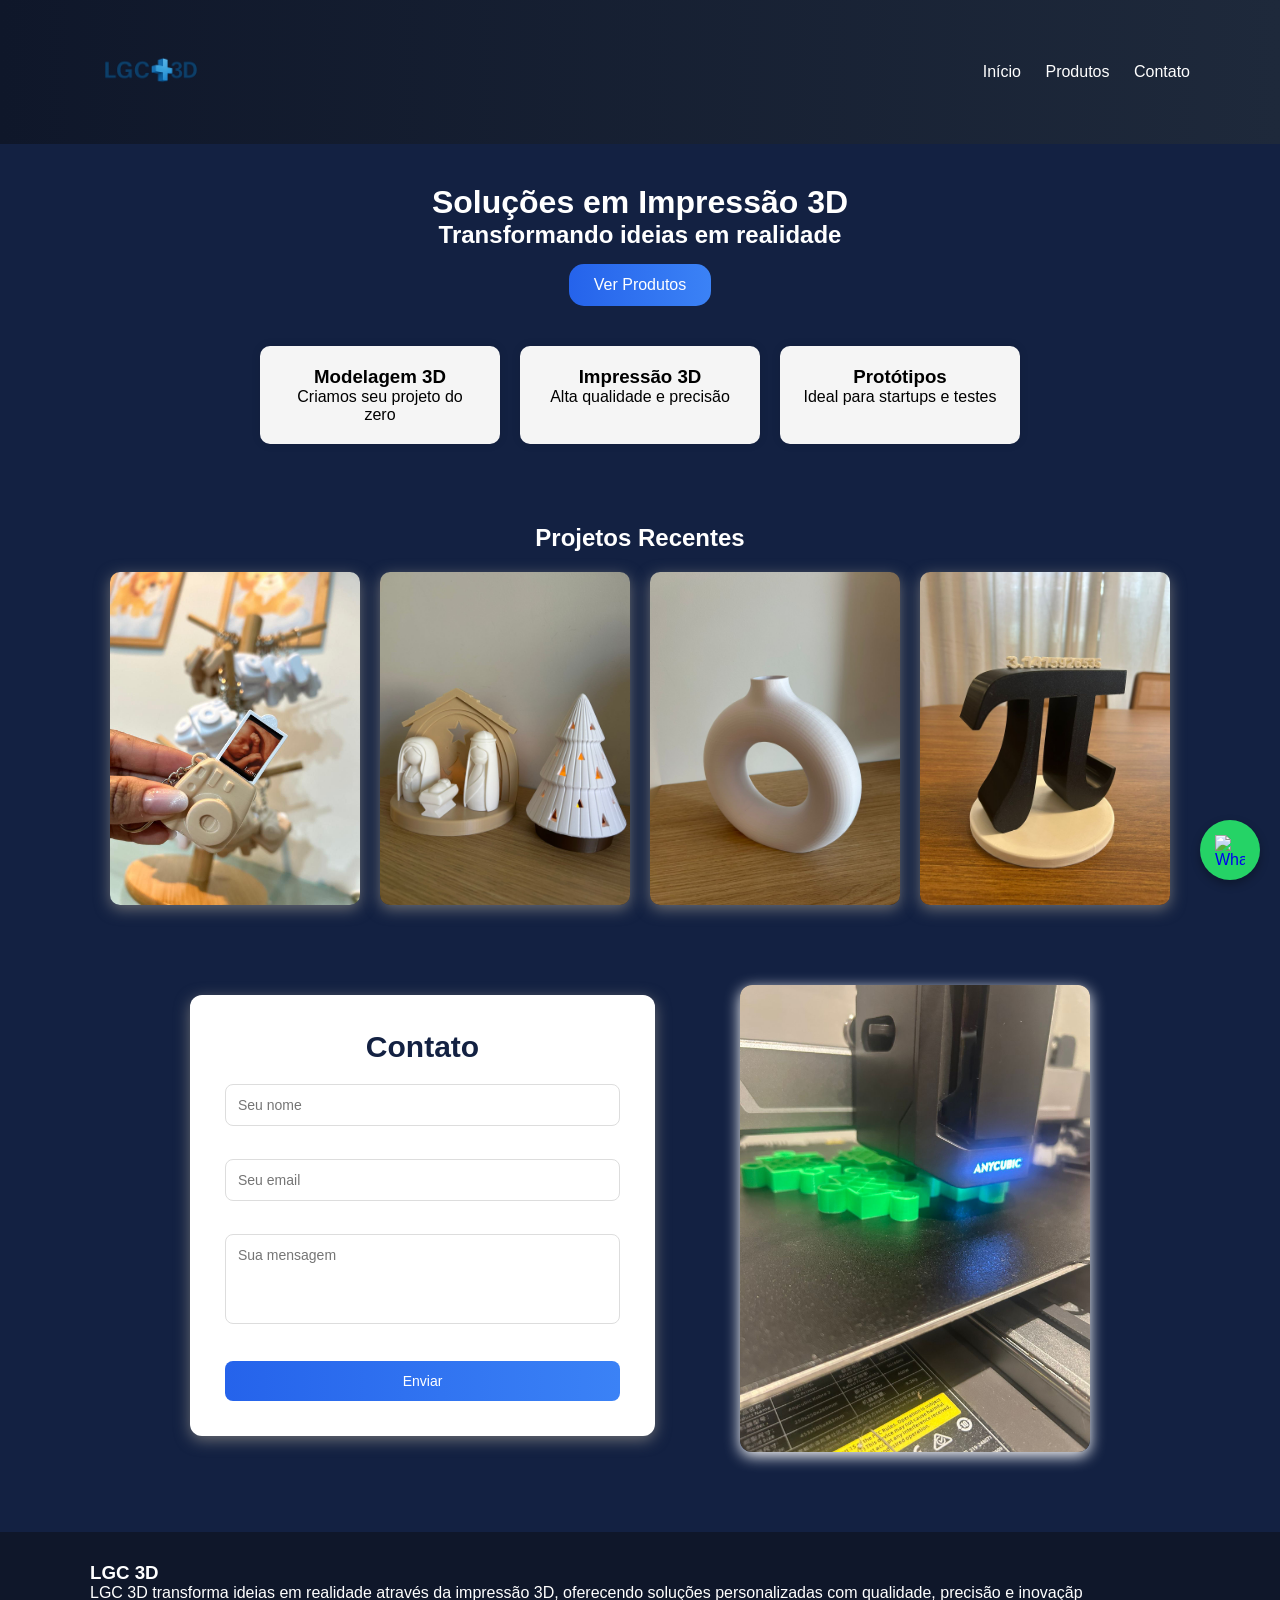
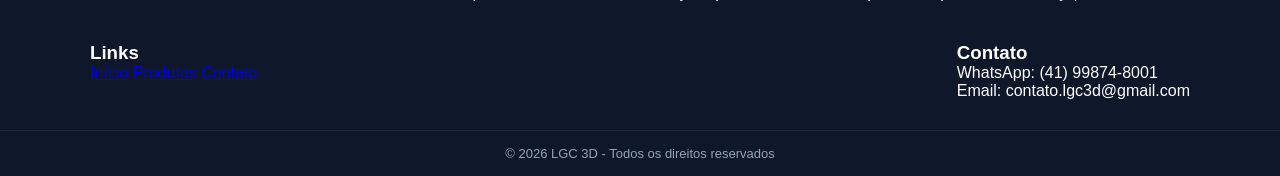
==== index.html @ 2d3842e3 "ajuste: renomeando para index.html" ====
<!DOCTYPE html>
<html lang="pt-br">
<head>
    <meta charset="UTF-8">
    <meta name="viewport" content="width=device-width, initial-scale=1.0">
    <title>LGC3D - SOLUÇÕES EM IMPRESSÃO 3D</title>

    <link rel="stylesheet" href="LGC3D.CSS">
</head>

<body>
    <div id="header">
        <div class="container">
        <div id="logo">
        <img class="img-post" src="logo.png.png" alt="Logo da LGC 3D">
        </div>
        <div id="menu">
            <a href="#">Início</a>
            <a href="#">Produtos</a>
            <a href="#">Contato</a>
        </div>

    </div>
</div>


        <div id="content">

            <div id="posts">
                <h1>Soluções em Impressão 3D</h1>
                <h2>Transformando ideias em realidade</h2>
                <a href="produtos.html" class="btn">Ver Produtos</a>
            </div>
        </div>

        <div id="cards">

            <div class="card">
                <h3>Modelagem 3D</h3>
                <p>Criamos seu projeto do zero</p>
            </div>

            <div class="card">
                <h3>Impressão 3D</h3>
                <p>Alta qualidade e precisão</p>
            </div>

            <div class="card">
                <h3>Protótipos</h3>
                <p>Ideal para startups e testes</p>
            </div>
        </div>

         <div id="portfolio">

                <h2>Projetos Recentes</h2>

                <div class="galeria">

                    <img src="brindes personalizados.jpeg" alt="Brindes personalizados">
                    <img src="presépio.jpeg" alt="presépio">
                    <img src="vaso donuts.jpeg" alt="vaso donuts">
                    <img src="peça decorativa.jpeg" alt="peça decorativa">
                </div>
         </div>

         <!-- CONTEÚDO -->
<div class="contato-container">

 <div id="contato-box">
    <h1>Contato</h1>

    <form id="form-contato">
        <input type="text" placeholder="Seu nome"><br><br>
        <input type="email" placeholder="Seu email"><br><br>
        <textarea placeholder="Sua mensagem"></textarea><br><br>
        <button type="submit">Enviar</button>
    </form>
 </div>

    <div class="contato-img">
        <img src="Anycubic imp..jpeg" alt="Anycubic imp.">
    </div>

 </div>

<script src="LGC3D.js">
    const form = document.getElementById("form-contato");

    form.addEventListener("submit", function(event){
        event.preventDefault();

        const nome = form.querySelector('input[type="text"]').value;
        const email = form.querySelector('input[type="email"]').value;
        const mensagem = form.querySelector('textarea').value;

        if (nome === "" || email === "" || mensagem === ""){
            alert("Preencha todos os campos !");
        } else{
            alert("Mensagem enviada com sucesso!");
            form.reset();
        }
    });
</script>

<script src="https://cdn.jsdelivr.net/npm/emailjs-com@3/dist/email.min.js"></script>

<script>
    (function(){
        emailjs.init("6iJlh4oDWVryb1afL");
    })();
</script>

<a href="https://wa.me/5541998748001" target="_blank" class="whatsapp-btn" rel="noopener noreferrer">
    <img src="https://cdn-icons-png.flaticon.com/512/733/733585.png" alt="WhatsApp imagem">
</a>

</body>

<footer id="footer">

    <div class="container-footer">

        <div class="footer-col">
            <h3>LGC 3D</h3>
            <p>LGC 3D transforma ideias em realidade através da impressão 3D, oferecendo soluções personalizadas com qualidade, precisão e inovaçãp</p>
        </div>

        <div class="footer-col">
            <h3>Links</h3>
            <a href="#">Início</a>
            <a href="#">Produtos</a>
            <a href="#">Contato</a>
        </div>

        <div class="footer-col">
            <h3>Contato</h3>
            <p>WhatsApp: (41) 99874-8001</p>
            <p>Email: contato.lgc3d@gmail.com</p>
        </div>

    </div>

    <div class="footer-copy">
        <p>© 2026 LGC 3D - Todos os direitos reservados</p>
    </div>
    
</footer>

</html>
---- LGC3D.CSS ----
/*
****** LIMPAR FORMATAÇÕES ******
*/
*{
    margin: 0;
    padding: 0;
    font-family: Arial, Helvetica, sans-serif;
}

/*
****** HEADER ******
*/
.img-post{
    width: 120px;
    height: auto;
}

#header{
    background: linear-gradient(to right, #0f172a, #1e293b);
    padding: 10px 0px; /* tira lateral daqui */
    background-color: #132142; /* azul escuro moderno */
}

#menu a{
    margin-left: 20px;
    text-decoration: none;
    color: white;
    font-weight: 500;
    transition: 0.3s;
}

#menu a:hover{
    color: #38bdf8; /* azul claro no hover */
}

#posts{
    text-align: center;
    margin-top: 40px;
    color: #ffffff;
}

#cards{
    display: flex;
    justify-content: center;
    gap: 20px;
    margin-top: 40px;
}

.card{
    background-color: #f5f5f5;
    padding: 20px;
    width: 200px;
    border-radius: 10px;
    box-shadow: 0px 0px 10px rgba(0, 0, 0, 0.1);
    text-align: center;
}

button{
    padding: 10px 20px;
    border: none;
    background-color: blue;
    color: white;
    border-radius: 5px;
    cursor: pointer;
}

button:hover{
    background-color: darkblue;
}

body{
    margin: 0;
    font-family: Arial, Helvetica, sans-serif;
    background-color: #132142;
}

#logo img{
    background: transparent;
}

.container{
    max-width: 1100px;
    padding: 0px;
    margin: 0 auto;
    display: flex;
    justify-content: space-between;
    align-items: center;
}

.btn{
    display: inline-block;
    padding: 12px 25px;
    background: linear-gradient(to right, #2563eb, #3b82f6);
    color: white;
    text-decoration: none;
    border-radius: 15px;
    transition: 0.3s;
    margin-top: 15px;
}

.btn:hover{
    transform: scale(1.05);
}

#portfolio{
    text-align: center;
    margin-top: 80px;
    color: #ffffff;
}

.galeria{
    display: flex;
    justify-content: center;
    gap: 20px;
    margin-top: 20px;
}

.galeria img{
    width: 250px;
    border-radius: 10px;
    transition: 0.3s;
    box-shadow: 0px 4px 15px #6c6e73;
}

.galeria img:hover{
    transform: scale(1.05);
}

#footer{
    background: #0f172a;
    color: white;
    margin-top: 60px;
}

.container-footer{
    max-width: 1100px;
    margin: 0 auto;
    display: flex;
    justify-content: space-between;
    flex-wrap: wrap;
    gap: 40px;
    padding: 30px 15px;
}

.footter-col{
    flex: 1;
    min-width: 200px;
}

.footter-col h3{
    margin-bottom: 15px;
}

.footter-col p,
.footter-col a{
    color: #cbd5f5;
    text-decoration: none;
    display: block;
    margin-bottom: 10px;
    font-size: 14px;
    transition: 0.3s;
    white-space: nowrap;
}

.footter-col p{
    margin: 5px 0;
    white-space: nowrap;
}

.footter-col a:hover{
    color: #38bdf8;
}

.footer-copy{
    text-align: center;
    padding: 15px;
    border-top: 1px solid #1e293b;
    font-size: 13px;
    color: #94a3b8;
}

#contato-box{
    background: white;
    width: 350px;
    max-width: 400px;
    margin: 120px 0 0 220px;
    margin-top: 10px;
    margin-left: 0;
    padding: 35px;
    border-radius: 12px;
    box-shadow: 0px 4px 15px #6c6e73;
    text-align: center;
    flex: 1;
}

#contato-box h1{
    margin-bottom: 20px;
    font-size: 30px;
    color: #132142;
}

#contato-box input,
#contato-box textarea{
    width: 100%;
    padding: 12px;
    margin-bottom: 15px;
    border: 1px solid #ddd;
    border-radius: 8px;
    outline: none;
    font-size: 14px;
    box-sizing: border-box;
}

#contato-box textarea{
    height: 90px;
    resize: none;
}

#contato-box input:focus,
#contato-box textarea:focus{
    border-color: #3b82f6;
}

#contato-box button{
    width: 100%;
    padding: 12px;
    font-size: 14px;
    background: linear-gradient(to right, #2563eb, #3b82f6);
    color: white;
    border: none;
    border-radius: 8px;
    font-size: 14px;
    cursor: pointer;
    transition: 0.3s;
}

#contato-box button:hover{
    transform: scale(1.03);
}

.contato-container{
    display: flex;
    align-items: flex-start;
    justify-content: space-between;
    gap: 40px;
    margin-top: 40px;
    max-width: 900px;
    margin: 80px auto;
    padding: 0 20px;
    opacity: 0;
    transform: translateY(50px);
    transition: 0.6s;
}

.contato-container.show{
    opacity: 1;
    transform: translateY(0);
}

.contato-container img{
    width: 400px;
    height: auto;
    border-radius: 20px;
    box-shadow: 0px 4px 15px #ffffff;
}

.contato-img{
    flex: 1;
    display: flex;
    justify-content: flex-end;
}

.contato-img img{
    width: 350px;
    max-width: 350px;
    border-radius: 12px;
    display: block;
}

.whatsapp-btn{
    position: fixed;
    bottom: 20px;
    right: 20px;
    background-color: #25d366;
    width: 60px;
    height: 60px;
    border-radius: 50%;
    display: flex;
    align-items: center;
    justify-content: center;
    box-shadow: 0px 4px 10px rgba(0, 0, 0, 0.3);
    transition: 0.3s;
    z-index: 999;
}

.whatsapp-btn img{
    width: 30px;
    height: 30px;
}

.whatsapp-btn:hover{
    background-color: #1ebe5d;
    transform: scale(1.1);
}
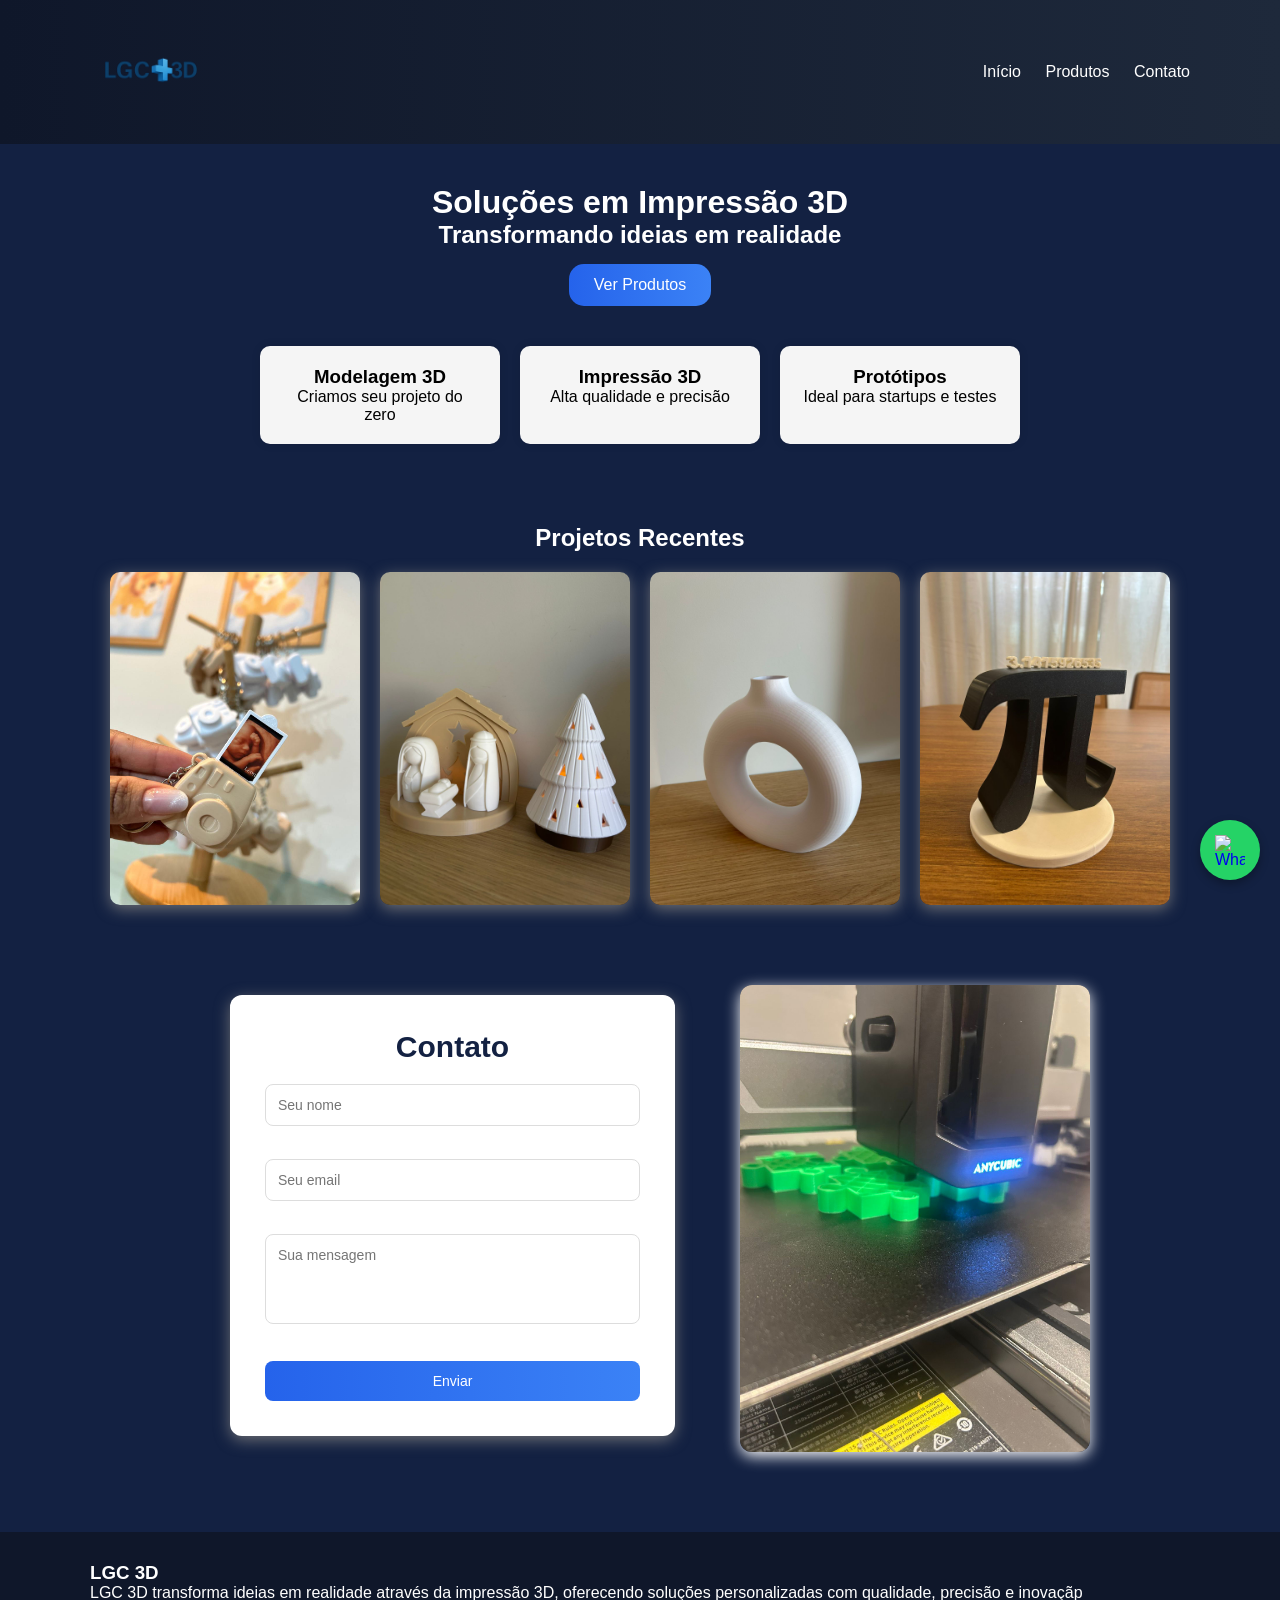
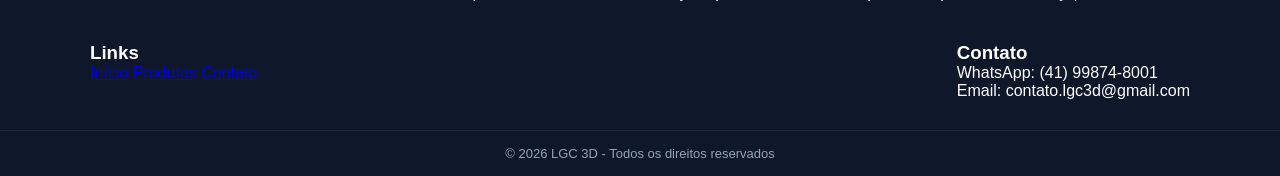
==== commit 88328395: "site responsivo" ====
--- a/index.html
+++ b/index.html
@@ -15,9 +15,9 @@
         <img class="img-post" src="logo.png.png" alt="Logo da LGC 3D">
         </div>
         <div id="menu">
-            <a href="#">Início</a>
-            <a href="#">Produtos</a>
-            <a href="#">Contato</a>
+            <a href="index.html">Início</a>
+            <a href="produtos.html">Produtos</a>
+            <a href="index.html#contato">Contato</a>
         </div>
 
     </div>
@@ -57,16 +57,17 @@
 
                 <div class="galeria">
 
-                    <img src="brindes personalizados.jpeg" alt="Brindes personalizados">
-                    <img src="presépio.jpeg" alt="presépio">
-                    <img src="vaso donuts.jpeg" alt="vaso donuts">
-                    <img src="peça decorativa.jpeg" alt="peça decorativa">
+                    <img src="brindespersonalizados.jpeg" alt="Brindes personalizados">
+                    <img src="presepio.jpeg" alt="presépio">
+                    <img src="vasodonuts.jpeg" alt="vaso donuts">
+                    <img src="pecadecorativa.jpeg" alt="peça decorativa">
                 </div>
          </div>
 
          <!-- CONTEÚDO -->
-<div class="contato-container">
+<div class="contato-container" id="contato">
 
+<section id="contato"></section>
  <div id="contato-box">
     <h1>Contato</h1>
 
@@ -79,7 +80,7 @@
  </div>
 
     <div class="contato-img">
-        <img src="Anycubic imp..jpeg" alt="Anycubic imp.">
+        <img src="Anycubicimp..jpeg" alt="Anycubic imp.">
     </div>
 
  </div>
--- a/LGC3D.CSS
+++ b/LGC3D.CSS
@@ -10,6 +10,11 @@
 /*
 ****** HEADER ******
 */
+
+html{
+    scroll-behavior: smooth;
+}
+
 .img-post{
     width: 120px;
     height: auto;
@@ -238,6 +243,10 @@
     transform: scale(1.03);
 }
 
+#contato{
+    scroll-margin-top: 100px;
+}
+
 .contato-container{
     display: flex;
     align-items: flex-start;
@@ -301,4 +310,96 @@
 .whatsapp-btn:hover{
     background-color: #1ebe5d;
     transform: scale(1.1);
+}
+
+h1{
+    color: white;
+}
+
+.produtos-container{
+  display: flex;
+  justify-content: center;
+  gap: 30px;
+  flex-wrap: wrap;
+  margin: 50px;
+}
+
+.produto-card{
+  background: white;
+  padding: 20px;
+  border-radius: 15px;
+  width: 250px;
+  text-align: center;
+  box-shadow: 0 4px 15px rgba(0,0,0,0.2);
+  transition: 0.3s;
+}
+
+.produto-card:hover{
+  transform: scale(1.05);
+}
+
+.produto-card img{
+  width: 100%;
+  border-radius: 10px;
+}
+
+.btn-comprar{
+  display: inline-block;
+  margin-top: 10px;
+  padding: 10px 15px;
+  background: #25d366;
+  color: white;
+  border-radius: 8px;
+  text-decoration: none;
+}
+
+@media (max-width: 768px){
+
+}
+
+@media (max-width: 768px){
+
+    nav{
+        flex-direction: column;
+        gap: 15px;
+    }
+
+}
+
+@media (max-width: 768px){
+
+    .produtos-container{
+        flex-direction: column;
+        align-items: center;
+    }
+
+}
+
+@media (max-width: 768px){
+
+    .contato-container{
+        flex-direction: column;
+        align-items: center;
+    }
+
+}
+
+@media(max-width: 768px){
+
+    h1{
+        font-size: 32px;
+    }
+
+}
+
+img{
+    max-width: 100%;
+}
+
+@media (max-width: 768px){
+
+    section{
+        padding: 20px;
+    }
+    
 }
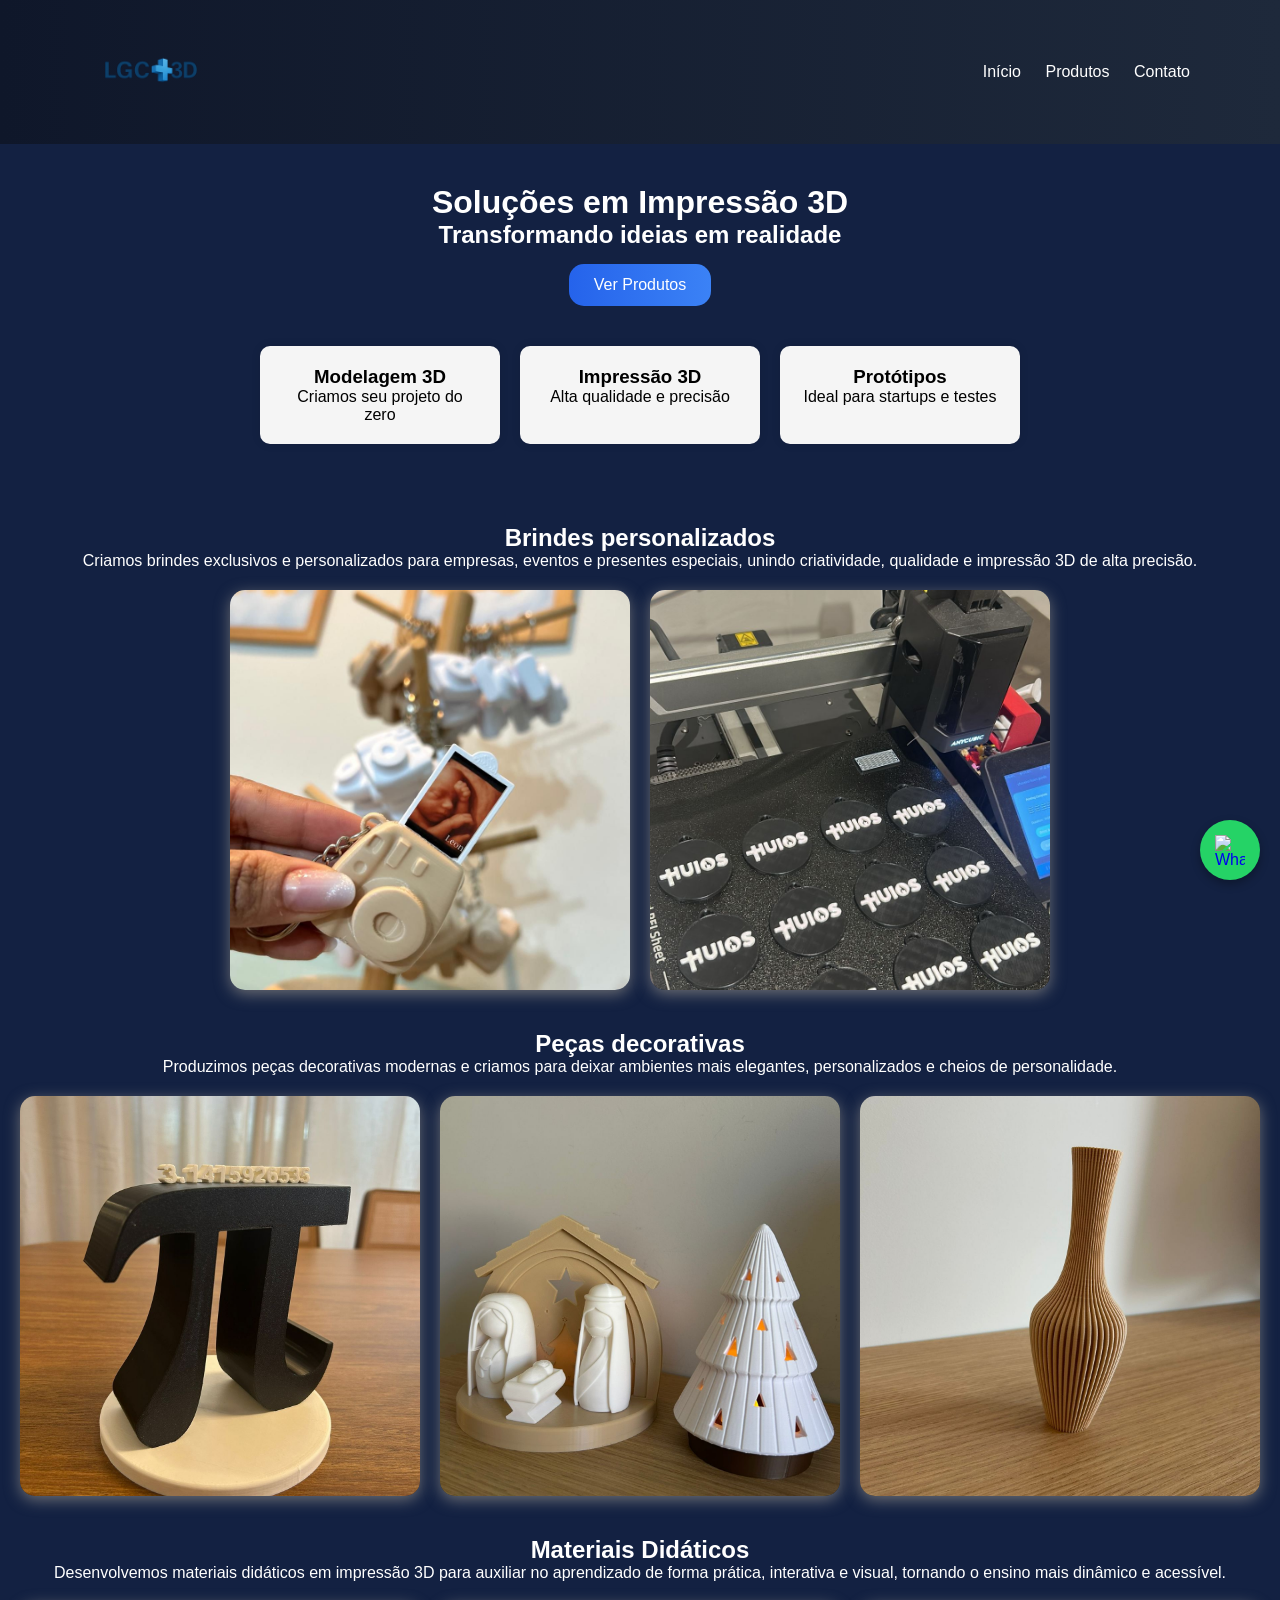
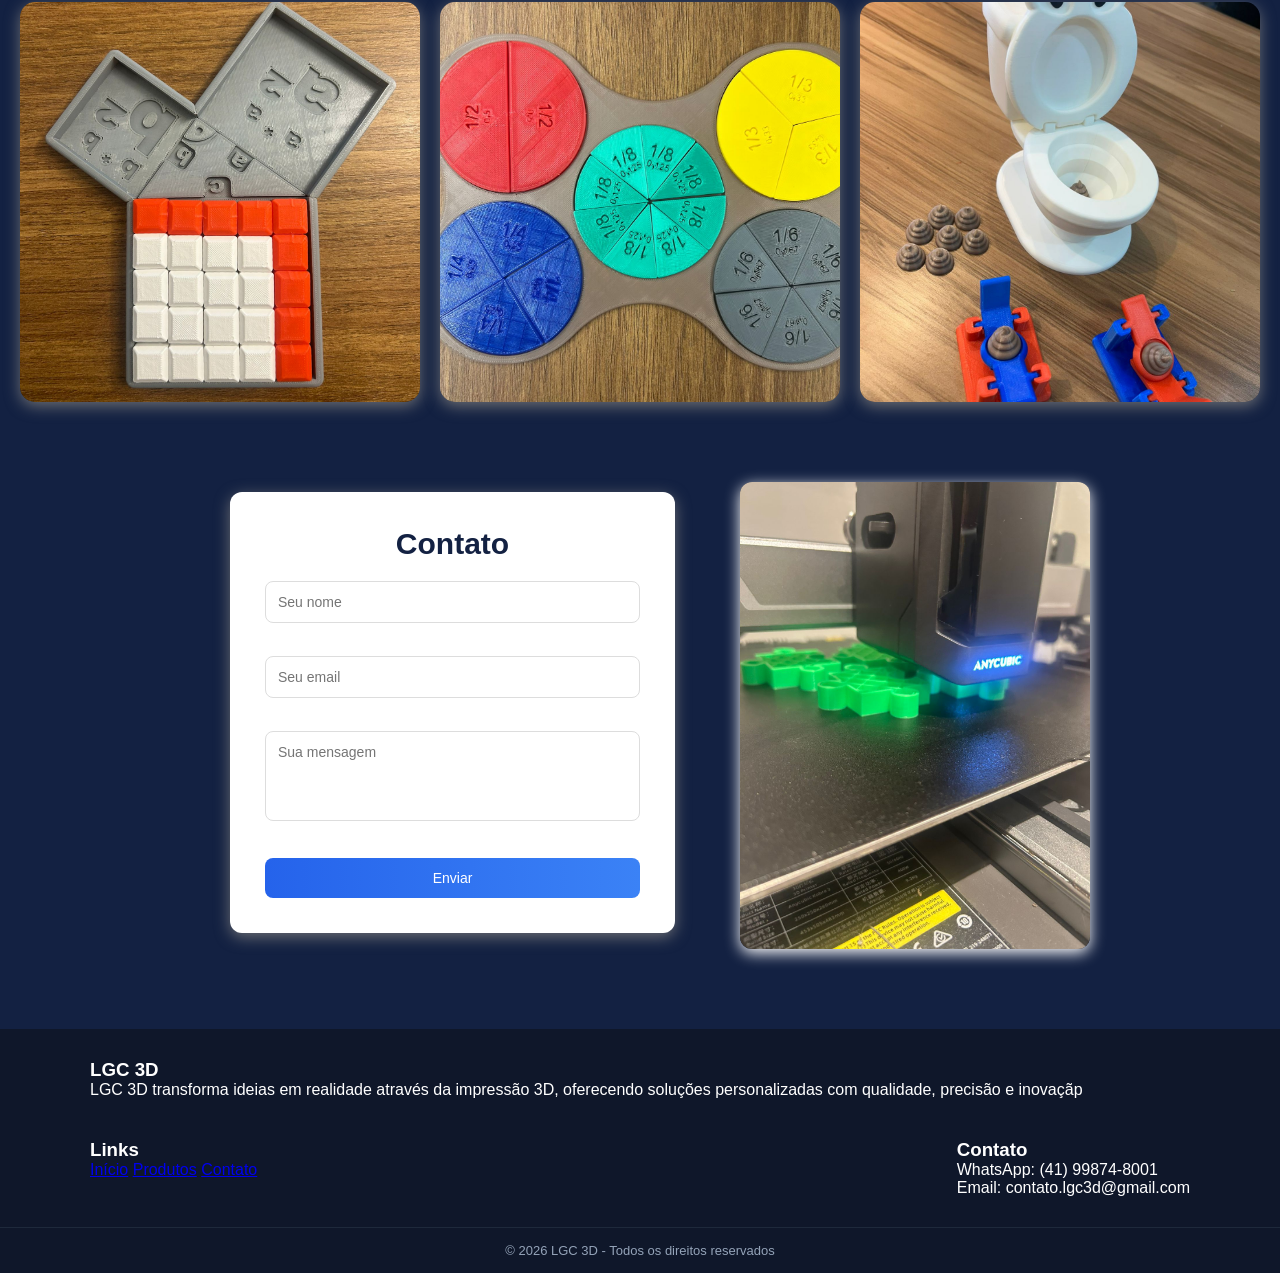
==== commit 65c0c899: "site responsivo" ====
--- a/index.html
+++ b/index.html
@@ -53,15 +53,35 @@
 
          <div id="portfolio">
 
-                <h2>Projetos Recentes</h2>
+                <h2>Brindes personalizados</h2>
+
+            <p>Criamos brindes exclusivos e personalizados para empresas, eventos e presentes especiais, unindo criatividade, qualidade e impressão 3D de alta precisão.</p>
 
                 <div class="galeria">
+                    <img src="brindespersonalizados.jpeg" alt="Brindes personalizados">
+                    <img src="huios.jpeg" alt="Chaveiro Huios">
+                </div>
 
-                    <img src="brindespersonalizados.jpeg" alt="Brindes personalizados">
-                    <img src="presepio.jpeg" alt="presépio">
-                    <img src="vasodonuts.jpeg" alt="vaso donuts">
-                    <img src="pecadecorativa.jpeg" alt="peça decorativa">
+                <h2 class="titulo-decorativo">Peças decorativas</h2>
+
+                <p>Produzimos peças decorativas modernas e criamos para deixar ambientes mais elegantes, personalizados e cheios de personalidade.</p>
+
+                <div class="galeria">
+                    <img src="pecadecorativa.jpeg" alt="Peça decorativa">
+                    <img src="presepio.jpeg" alt="Presépio">
+                    <img src="vaso.jpeg" alt="Vaso estriado">
                 </div>
+
+                <h2 class="titulo-materiais">Materiais Didáticos</h2>
+
+                <p>Desenvolvemos materiais didáticos em impressão 3D para auxiliar no aprendizado de forma prática, interativa e visual, tornando o ensino mais dinâmico e acessível.</p>
+
+                <div class="galeria">
+                    <img src="pitagoras.jpeg" alt="Teorema de Pitágoras">
+                    <img src="fracao.jpeg" alt="Fração">
+                    <img src="vasococo.jpeg" alt="Vaso arremesso de coco">
+                </div>
+
          </div>
 
          <!-- CONTEÚDO -->
--- a/LGC3D.CSS
+++ b/LGC3D.CSS
@@ -49,12 +49,14 @@
     justify-content: center;
     gap: 20px;
     margin-top: 40px;
+    flex-wrap: wrap;
 }
 
 .card{
     background-color: #f5f5f5;
     padding: 20px;
-    width: 200px;
+    width: 90%;
+    max-width: 200px;
     border-radius: 10px;
     box-shadow: 0px 0px 10px rgba(0, 0, 0, 0.1);
     text-align: center;
@@ -113,16 +115,27 @@
     color: #ffffff;
 }
 
+.titulo-decorativo{
+    margin-top: 40px;
+}
+
+.titulo-materiais{
+    margin-top: 40px;
+}
+
 .galeria{
     display: flex;
     justify-content: center;
     gap: 20px;
+    flex-wrap: wrap;
     margin-top: 20px;
 }
 
 .galeria img{
-    width: 250px;
-    border-radius: 10px;
+    width: 400px;
+    height: 400px;
+    object-fit: cover;
+    border-radius: 15px;
     transition: 0.3s;
     box-shadow: 0px 4px 15px #6c6e73;
 }
@@ -319,7 +332,7 @@
 .produtos-container{
   display: flex;
   justify-content: center;
-  gap: 30px;
+  gap: 20px;
   flex-wrap: wrap;
   margin: 50px;
 }
@@ -329,6 +342,7 @@
   padding: 20px;
   border-radius: 15px;
   width: 250px;
+  max-width: 320px;
   text-align: center;
   box-shadow: 0 4px 15px rgba(0,0,0,0.2);
   transition: 0.3s;
@@ -340,6 +354,8 @@
 
 .produto-card img{
   width: 100%;
+  height: auto;
+  display: block;
   border-radius: 10px;
 }
 
@@ -401,5 +417,13 @@
     section{
         padding: 20px;
     }
-    
+
+}
+
+.produto-card{
+    min-width: 250px;
+}
+
+html, body{
+    overflow-x: hidden;
 }
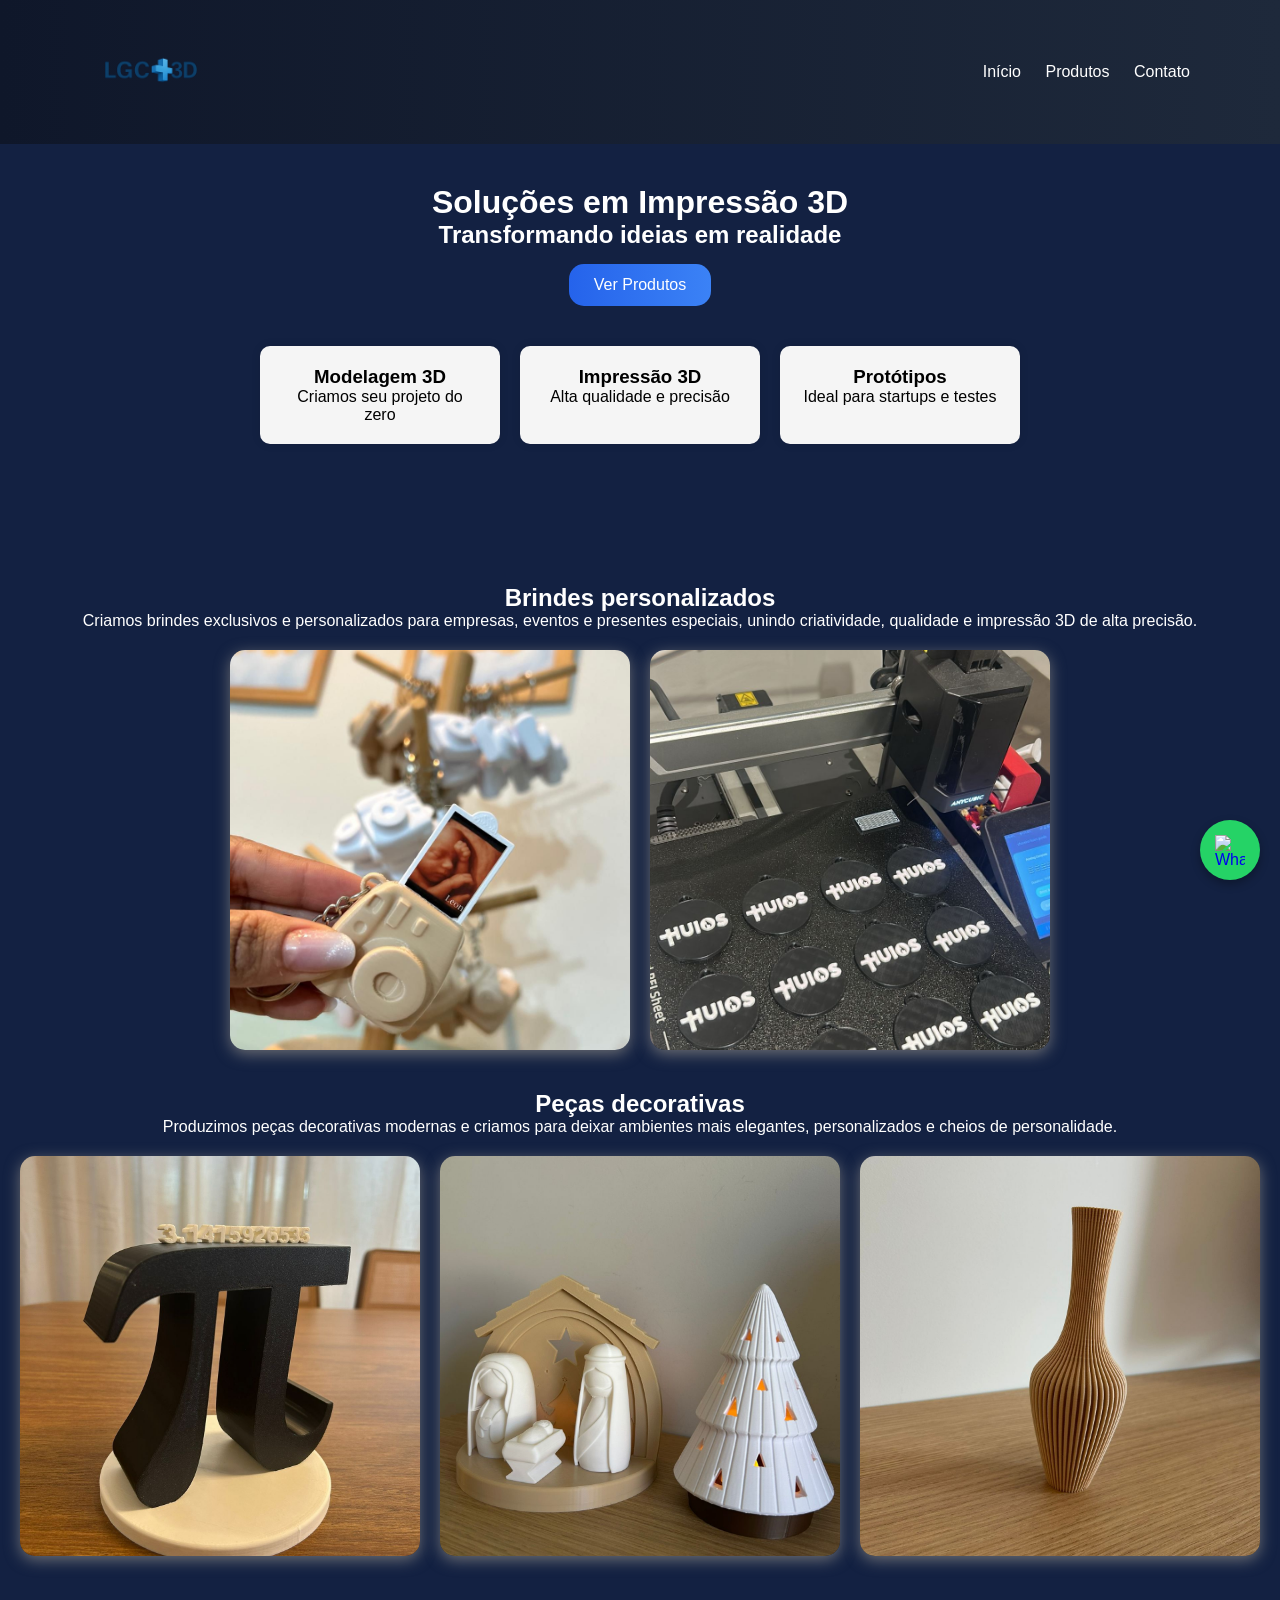
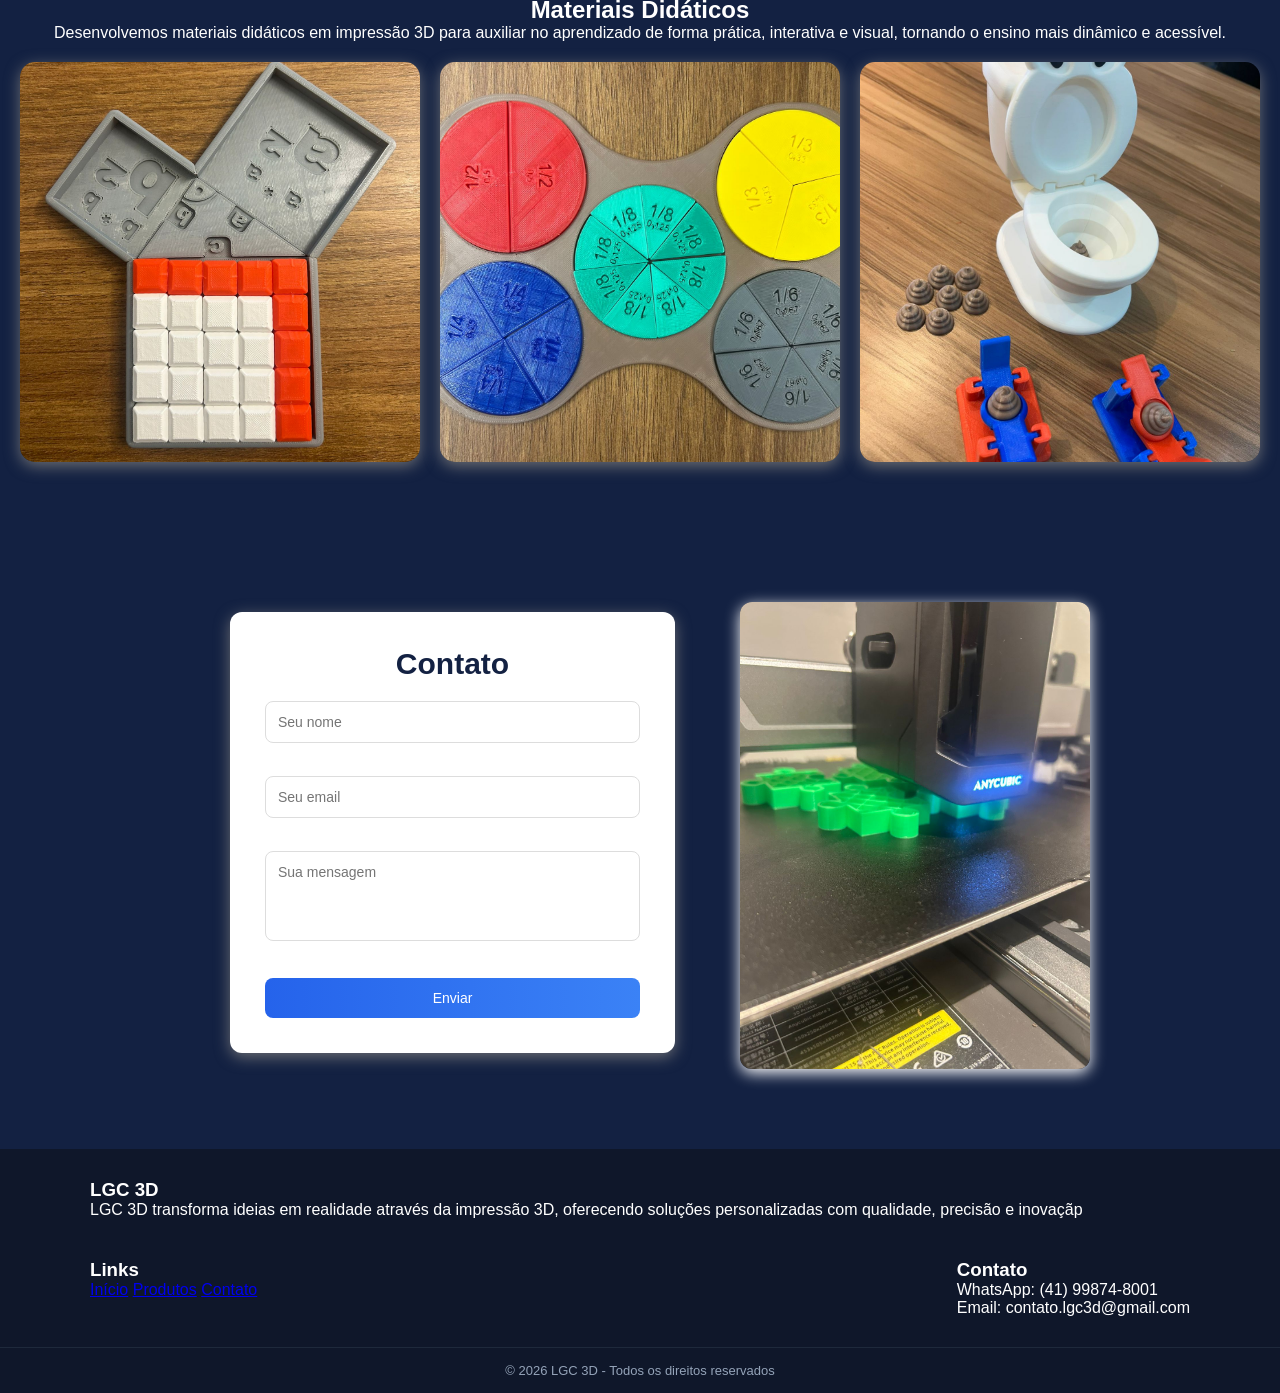
==== commit a9e56217: "Atualiza site" ====
--- a/index.html
+++ b/index.html
@@ -136,8 +136,6 @@
     <img src="https://cdn-icons-png.flaticon.com/512/733/733585.png" alt="WhatsApp imagem">
 </a>
 
-</body>
-
 <footer id="footer">
 
     <div class="container-footer">
@@ -168,4 +166,13 @@
     
 </footer>
 
+<div id="modal" class="modal">
+    <span id="fechar">&times;</span>
+    <img class="modal-img" id="imagem-modal">
+</div>
+
+<script src="LGC3D.js"></script>
+
+</body>
+
 </html>
--- a/LGC3D.CSS
+++ b/LGC3D.CSS
@@ -110,6 +110,7 @@
 }
 
 #portfolio{
+    padding: 60px 20px;
     text-align: center;
     margin-top: 80px;
     color: #ffffff;
@@ -136,12 +137,14 @@
     height: 400px;
     object-fit: cover;
     border-radius: 15px;
-    transition: 0.3s;
+    transition: 0.4s;
+    cursor: pointer;
     box-shadow: 0px 4px 15px #6c6e73;
 }
 
 .galeria img:hover{
-    transform: scale(1.05);
+    transform: scale(1.05) translateY(-8px);
+    box-shadow: 0 0 25px rgba(255, 255, 255, 0.3);
 }
 
 #footer{
@@ -325,6 +328,35 @@
     transform: scale(1.1);
 }
 
+.modal{
+    display: none;
+    position: fixed;
+    z-index: 999;
+    padding-top: 50px;
+    left: 0;
+    top: 0;
+    width: 100%;
+    height: 100%;
+    background-color: rgba(0, 0, 0, 0.9);
+}
+
+.modal-img{
+    display: block;
+    margin: auto;
+    max-width: 80%;
+    max-height: 80%;
+    border-radius: 15px;
+}
+
+#fechar{
+    position: absolute;
+    top: 20px;
+    right: 40px;
+    color: white;
+    font-size: 40px;
+    cursor: pointer;
+}
+
 h1{
     color: white;
 }
